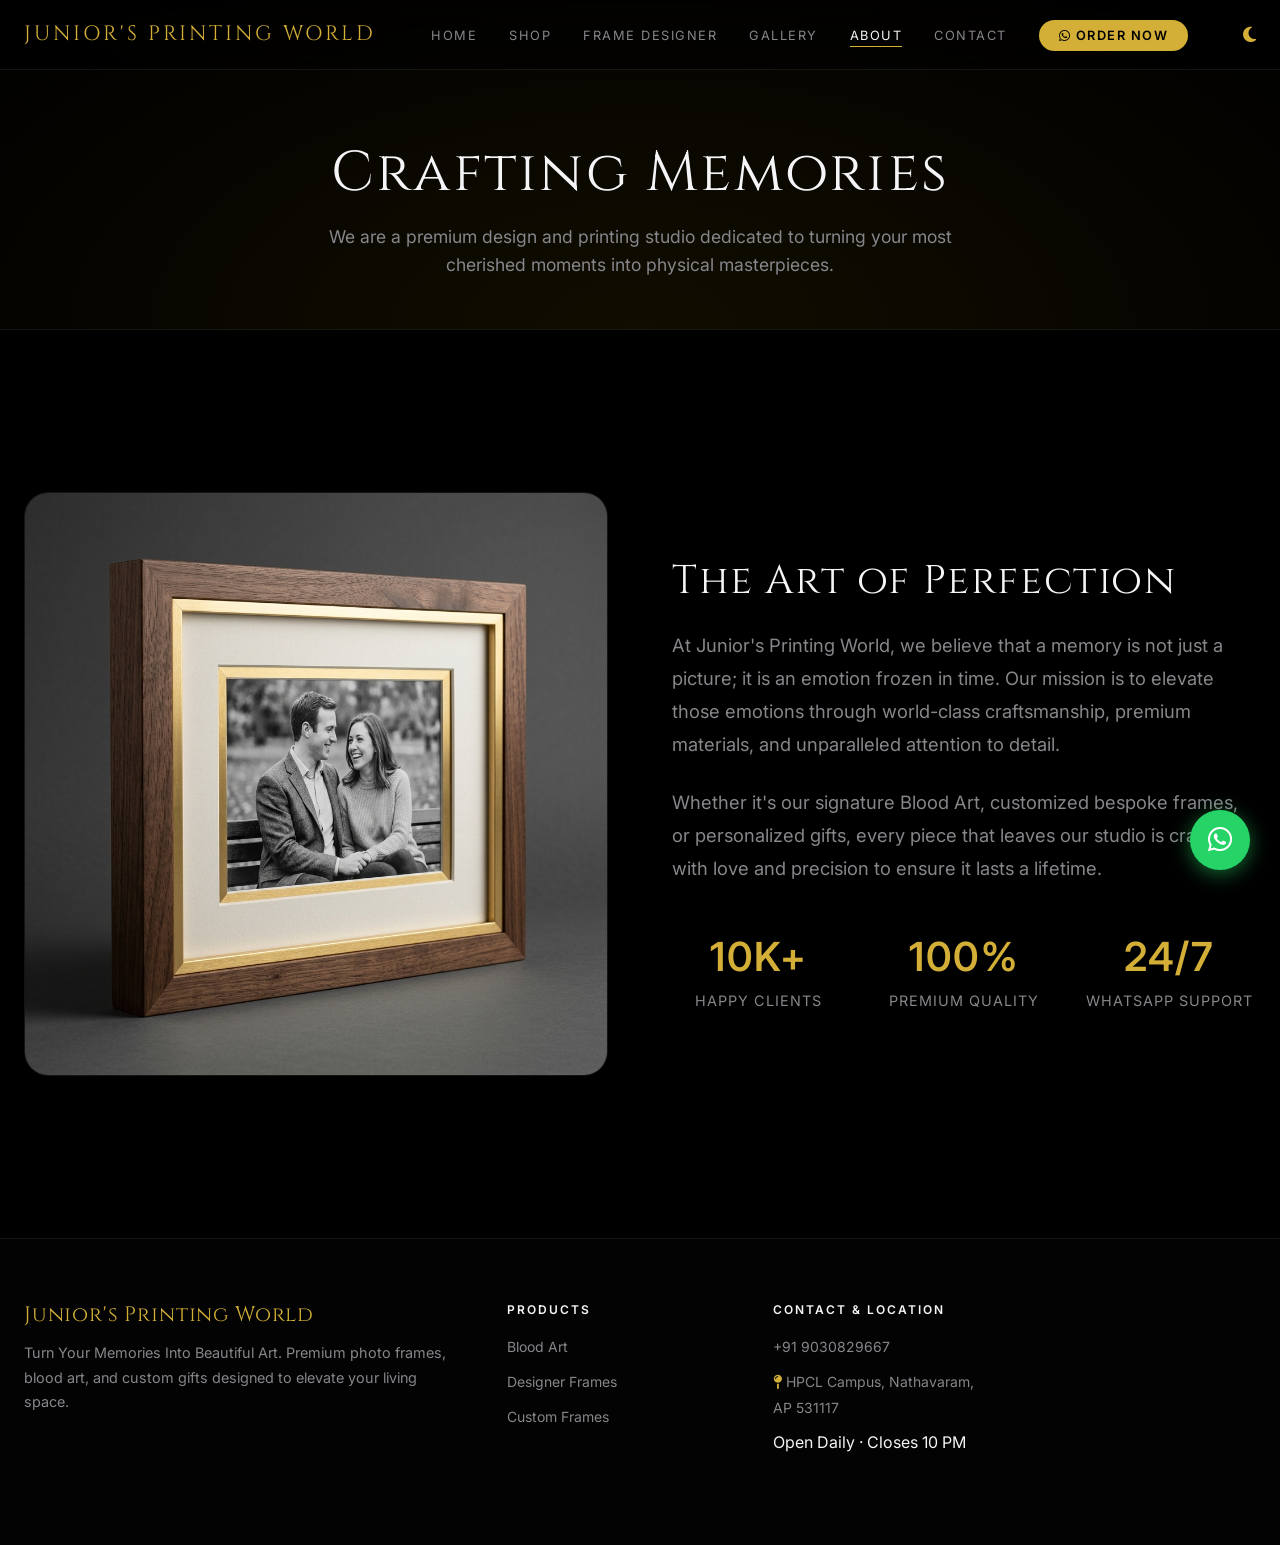
==== about.html @ 9b640a79 "initial commit: complete website project" ====
<!DOCTYPE html>
<html lang="en">
<head>
<meta charset="UTF-8">
<meta name="viewport" content="width=device-width, initial-scale=1.0">
<title>About Us | Junior's Printing World</title>
<link href="https://fonts.googleapis.com/css2?family=Cinzel:wght@400;600&family=Inter:wght@300;400;500;600&display=swap" rel="stylesheet">
<link rel="stylesheet" href="css/style.css">
<link rel="stylesheet" href="https://cdnjs.cloudflare.com/ajax/libs/font-awesome/6.5.0/css/all.min.css">
<style>
.about-hero{padding:140px 0 50px;text-align:center;background:radial-gradient(ellipse at bottom,#110d00,#000);border-bottom:1px solid var(--border)}
.about-grid{display:grid;grid-template-columns:1fr 1fr;gap:4rem;align-items:center;padding:50px 0}
@media(max-width:900px){.about-grid{grid-template-columns:1fr;gap:2rem}}
.about-image img{width:100%;border-radius:var(--r-lg);box-shadow:0 20px 50px rgba(0,0,0,0.5);border:1px solid var(--border)}
.stats-grid{display:grid;grid-template-columns:repeat(3,1fr);gap:2rem;margin-top:3rem;text-align:center}
.stat-item h3{font-size:2.5rem;color:var(--gold);margin-bottom:0.5rem;font-family:var(--sans);font-weight:600}
.stat-item p{color:var(--muted);text-transform:uppercase;letter-spacing:1px;font-size:0.9rem}
</style>
</head>
<body>

<nav class="navbar scrolled" id="nav">
<div class="container">
<a href="index.html" class="brand">Junior's Printing World</a>
<ul class="nav-links" id="navlinks">
<li><a href="index.html">Home</a></li>
<li><a href="shop.html">Shop</a></li>
<li><a href="designer.html">Frame Designer</a></li>
<li><a href="gallery.html">Gallery</a></li>
<li><a href="about.html" class="active">About</a></li>
<li><a href="contact.html">Contact</a></li>
<li><a href="https://wa.me/919030829667" class="nav-wa" target="_blank"><i class="fa-brands fa-whatsapp"></i> Order Now</a></li>
</ul>
<div style="display:flex;align-items:center;gap:1.5rem">
<div class="theme-toggle" id="themeToggle" style="cursor:pointer;font-size:1.1rem;color:var(--gold);display:inline-flex;align-items:center;justify-content:center;transition:transform var(--tf);z-index:9005"><i class="fa-solid fa-moon"></i></div>
<div class="hamburger" id="hbg"><span></span><span></span><span></span></div>
</div>
</div>
</nav>

<header class="about-hero reveal active">
<div class="container">
<h1 style="font-family:'Cinzel',serif;font-size:3.5rem;margin-bottom:1rem">Crafting Memories</h1>
<p class="text-muted" style="max-width:700px;margin:0 auto;font-size:1.1rem">We are a premium design and printing studio dedicated to turning your most cherished moments into physical masterpieces.</p>
</div>
</header>

<section class="section">
<div class="container">
<div class="about-grid">
<div class="about-image reveal active">
<img src="assets/custom_frame.png" alt="Our Craftsmanship">
</div>
<div class="reveal active" style="transition-delay:0.2s">
<h2 style="font-family:'Cinzel',serif;font-size:2.5rem;margin-bottom:1.5rem">The Art of Perfection</h2>
<p style="color:var(--muted);font-size:1.15rem;line-height:1.8;margin-bottom:1.5rem">
At Junior's Printing World, we believe that a memory is not just a picture; it is an emotion frozen in time. Our mission is to elevate those emotions through world-class craftsmanship, premium materials, and unparalleled attention to detail.
</p>
<p style="color:var(--muted);font-size:1.15rem;line-height:1.8">
Whether it's our signature Blood Art, customized bespoke frames, or personalized gifts, every piece that leaves our studio is crafted with love and precision to ensure it lasts a lifetime.
</p>

<div class="stats-grid">
<div class="stat-item">
<h3>10K+</h3>
<p>Happy Clients</p>
</div>
<div class="stat-item">
<h3>100%</h3>
<p>Premium Quality</p>
</div>
<div class="stat-item">
<h3>24/7</h3>
<p>WhatsApp Support</p>
</div>
</div>
</div>
</div>
</div>
</section>

<footer>
<div class="container">
<div class="footer-grid">
<div class="footer-brand">
<h3>Junior's Printing World</h3>
<p>Turn Your Memories Into Beautiful Art. Premium photo frames, blood art, and custom gifts designed to elevate your living space.</p>
</div>
<div class="footer-links">
<h4>Products</h4>
<ul>
<li><a href="shop.html">Blood Art</a></li>
<li><a href="shop.html">Designer Frames</a></li>
<li><a href="designer.html">Custom Frames</a></li>
</ul>
</div>
<div class="footer-links">
<h4>Contact &amp; Location</h4>
<ul>
<li><a href="tel:+919030829667">+91 9030829667</a></li>
<li><a href="https://maps.app.goo.gl/MVhEMSAQm2VDoeSB7" target="_blank"><i class="fa-solid fa-map-pin" style="color:var(--gold)"></i> HPCL Campus, Nathavaram, AP 531117</a></li>
<li>Open Daily · Closes 10 PM</li>
</ul>
</div>
</div>
</div>
</footer>

<a href="https://wa.me/919030829667" target="_blank" class="floating-wa"><i class="fa-brands fa-whatsapp"></i></a>
<div class="back-top" id="bt"><i class="fa-solid fa-arrow-up"></i></div>

<script src="js/main.js"></script>
</body>
</html>
---- css/style.css ----
:root{--gold:#D4AF37;--gold2:#F3E5AB;--glow:rgba(212,175,55,0.35);--bg:#000;--bg2:#0d0d0d;--bg3:#111;--text:#F5F5F7;--muted:#86868B;--border:rgba(255,255,255,0.08);--r-sm:8px;--r-md:16px;--r-lg:24px;--r-full:9999px;--tf:0.2s cubic-bezier(.25,.46,.45,.94);--tm:0.4s cubic-bezier(.25,.46,.45,.94);--ts:0.8s cubic-bezier(.25,.46,.45,.94);--sans:'Inter',-apple-system,sans-serif;--serif:'Cinzel','Playfair Display',serif;--w:1280px;--color-bg-secondary:var(--bg2);--color-border:var(--border);--color-text-muted:var(--muted);--color-accent:var(--gold);--color-text:var(--text);--radius-lg:var(--r-lg);--radius-md:var(--r-md);--radius-sm:var(--r-sm);--transition-fast:var(--tf);--transition-medium:var(--tm)}
*,*::before,*::after{box-sizing:border-box;margin:0;padding:0}
html{scroll-behavior:smooth;font-size:16px}
body{font-family:var(--sans);background:var(--bg);color:var(--text);line-height:1.6;-webkit-font-smoothing:antialiased;overflow-x:hidden}
h1,h2,h3,h4,h5,h6{font-family:var(--serif);font-weight:400;line-height:1.2;letter-spacing:.04em}
a{color:inherit;text-decoration:none;transition:color var(--tf)}
img{max-width:100%;display:block}
.container{max-width:var(--w);margin:0 auto;padding:0 1.5rem}
.section{padding:7rem 0}
.text-gold{color:var(--gold)}
.text-muted{color:var(--muted)}
.text-center{text-align:center}

/* BUTTONS */
.btn{display:inline-flex;align-items:center;justify-content:center;gap:.5rem;padding:14px 36px;border-radius:var(--r-full);font-family:var(--sans);font-size:.85rem;font-weight:500;letter-spacing:1.5px;text-transform:uppercase;cursor:pointer;transition:all var(--tm);border:1px solid transparent}
.btn-primary{background:var(--gold);color:#000;box-shadow:0 4px 24px var(--glow)}
.btn-primary:hover{background:var(--gold2);transform:translateY(-3px);box-shadow:0 8px 32px rgba(212,175,55,.6)}
.btn-outline{background:transparent;color:var(--text);border-color:rgba(255,255,255,.2)}
.btn-outline:hover{border-color:var(--gold);color:var(--gold);transform:translateY(-2px)}
.btn-wa{background:#25D366;color:#fff;border-color:#25D366;box-shadow:0 4px 20px rgba(37,211,102,.3)}
.btn-wa:hover{background:#1ebe5d;transform:translateY(-2px)}

/* NAVBAR */
.navbar{position:fixed;top:0;left:0;width:100%;padding:18px 0;z-index:9000;background:rgba(0,0,0,.5);backdrop-filter:blur(24px);-webkit-backdrop-filter:blur(24px);border-bottom:1px solid var(--border);transition:padding var(--tm),background var(--tm)}
.navbar.scrolled{padding:10px 0;background:rgba(0,0,0,.85)}
.navbar .container{display:flex;justify-content:space-between;align-items:center}
.brand{font-family:var(--serif);font-size:1.3rem;color:var(--gold);letter-spacing:3px;text-transform:uppercase}
.nav-links{display:flex;list-style:none;gap:2rem;align-items:center}
.nav-links a{font-size:.8rem;font-weight:400;letter-spacing:1.5px;text-transform:uppercase;color:var(--muted);position:relative;transition:color var(--tf)}
.nav-links a:hover,.nav-links a.active{color:var(--text)}
.nav-links a::after{content:'';position:absolute;bottom:-4px;left:0;width:0;height:1px;background:var(--gold);transition:width var(--tf)}
.nav-links a:hover::after,.nav-links a.active::after{width:100%}
.nav-wa{background:var(--gold);color:#000!important;padding:8px 20px;border-radius:var(--r-full);font-weight:600!important}
.nav-wa::after{display:none!important}
.hamburger{display:none;flex-direction:column;gap:5px;cursor:pointer;padding:5px}
.hamburger span{width:24px;height:2px;background:var(--text);transition:all var(--tm);display:block}

/* PRODUCT CARDS */
.product-grid{display:grid;grid-template-columns:repeat(auto-fit,minmax(280px,1fr));gap:1.5rem;margin-top:3rem}
.product-card{background:var(--bg3);border-radius:var(--r-lg);overflow:hidden;border:1px solid var(--border);transition:transform var(--tm),box-shadow var(--tm),border-color var(--tm);cursor:pointer;position:relative}
.product-card:hover{transform:translateY(-12px) scale(1.02);box-shadow:0 24px 60px rgba(0,0,0,.7),0 0 30px var(--glow);border-color:rgba(212,175,55,.4)}
.badge-new{position:absolute;top:14px;right:14px;background:var(--gold);color:#000;font-size:.65rem;font-weight:700;letter-spacing:1px;text-transform:uppercase;padding:4px 10px;border-radius:var(--r-full);z-index:2}
.badge-hot{position:absolute;top:14px;right:14px;background:#e53e3e;color:#fff;font-size:.65rem;font-weight:700;letter-spacing:1px;text-transform:uppercase;padding:4px 10px;border-radius:var(--r-full);z-index:2}
.product-img-wrapper{position:relative;padding-top:85%;overflow:hidden}
.product-img-wrapper img{position:absolute;top:0;left:0;width:100%;height:100%;object-fit:cover;transition:transform var(--ts)}
.product-card:hover .product-img-wrapper img{transform:scale(1.1)}
.product-info{padding:1.2rem 1.4rem 1.4rem}
.product-category{font-size:.7rem;text-transform:uppercase;letter-spacing:2px;color:var(--gold);margin-bottom:.4rem;display:block}
.product-title{font-size:1rem;font-family:var(--sans);font-weight:500;margin-bottom:.4rem;color:var(--text)}
.product-price{font-size:1rem;color:var(--muted)}
.product-price strong{color:var(--gold);font-size:1.1rem}

/* FLOATING BUTTONS */
.floating-wa{position:fixed;bottom:30px;right:30px;width:60px;height:60px;background:#25D366;color:#fff;border-radius:50%;display:flex;align-items:center;justify-content:center;font-size:28px;box-shadow:0 4px 20px rgba(37,211,102,.5);z-index:8999;transition:transform var(--tf),box-shadow var(--tf)}
.floating-wa:hover{transform:scale(1.15);box-shadow:0 8px 30px rgba(37,211,102,.7)}
.back-top{position:fixed;bottom:30px;left:30px;width:44px;height:44px;background:rgba(212,175,55,.1);border:1px solid rgba(212,175,55,.4);color:var(--gold);border-radius:50%;display:none;align-items:center;justify-content:center;font-size:16px;z-index:8999;cursor:pointer;transition:all var(--tf)}
.back-top.show{display:flex}
.back-top:hover{background:var(--gold);color:#000}

/* SECTION HEADERS */
.sec-head{text-align:center;margin-bottom:3rem}
.sec-eyebrow{font-size:.75rem;text-transform:uppercase;letter-spacing:5px;color:var(--gold);display:block;margin-bottom:.8rem}
.sec-title{font-size:2.8rem;background:linear-gradient(135deg,#fff 30%,var(--gold) 100%);-webkit-background-clip:text;-webkit-text-fill-color:transparent;margin-bottom:.8rem}
.sec-desc{color:var(--muted);font-size:1rem;max-width:600px;margin:0 auto}

/* REVEAL */
.reveal{opacity:0;transform:translateY(40px);transition:all 1s cubic-bezier(.25,.46,.45,.94)}
.reveal.from-left{transform:translateX(-60px)}
.reveal.from-right{transform:translateX(60px)}
.reveal.scale-up{transform:scale(.92)}
.reveal.active{opacity:1;transform:translate(0) scale(1)}

/* FOOTER */
footer{background:#030303;border-top:1px solid var(--border);padding:4rem 0 2rem}
.footer-grid{display:grid;grid-template-columns:2fr 1fr 1fr 1fr;gap:3rem;margin-bottom:3rem}
.footer-brand h3{font-size:1.3rem;color:var(--gold);margin-bottom:.8rem}
.footer-brand p{color:var(--muted);font-size:.9rem;line-height:1.7}
.footer-social{display:flex;gap:1rem;margin-top:1.2rem}
.footer-social a{width:36px;height:36px;border-radius:50%;border:1px solid var(--border);display:flex;align-items:center;justify-content:center;color:var(--muted);font-size:.9rem;transition:all var(--tf)}
.footer-social a:hover{border-color:var(--gold);color:var(--gold)}
.footer-links h4{font-family:var(--sans);font-size:.75rem;font-weight:600;letter-spacing:2px;text-transform:uppercase;color:var(--text);margin-bottom:1rem}
.footer-links ul{list-style:none}
.footer-links li{margin-bottom:.6rem}
.footer-links a{color:var(--muted);font-size:.875rem;transition:color var(--tf)}
.footer-links a:hover{color:var(--gold)}
.footer-bottom{text-align:center;color:var(--muted);font-size:.8rem;padding-top:2rem;border-top:1px solid var(--border);display:flex;justify-content:space-between;align-items:center;flex-wrap:wrap;gap:1rem}

/* RESPONSIVE */
@media(max-width:1024px){.footer-grid{grid-template-columns:1fr 1fr}}
@media(max-width:768px){.nav-links{display:none;position:fixed;top:0;right:0;width:280px;height:100vh;background:rgba(0,0,0,.97);flex-direction:column;justify-content:center;padding:2rem;gap:1.5rem;z-index:9001;transform:translateX(100%);transition:transform var(--tm)}.nav-links.open{display:flex;transform:translateX(0)}.hamburger{display:flex}.footer-grid{grid-template-columns:1fr}.sec-title{font-size:2rem}.footer-bottom{flex-direction:column;text-align:center}}

/* CHAT AGENT */
.chat-agent-btn{position:fixed;bottom:100px;right:30px;width:60px;height:60px;background:var(--gold);color:#000;border-radius:50%;display:flex;align-items:center;justify-content:center;font-size:24px;box-shadow:0 4px 24px var(--glow);z-index:8999;cursor:pointer;transition:transform var(--tf),box-shadow var(--tf)}
.chat-agent-btn:hover{transform:scale(1.1) rotate(5deg);box-shadow:0 8px 32px var(--glow)}
.chat-agent-btn .notification-dot{position:absolute;top:2px;right:2px;width:12px;height:12px;background:#e53e3e;border-radius:50%;border:2px solid #000;animation:pulseRed 1.5s infinite}
@keyframes pulseRed{0%,100%{transform:scale(1)}50%{transform:scale(1.2)}}

.chat-agent-box{position:fixed;bottom:180px;right:30px;width:340px;background:var(--bg2);border:1px solid var(--border);border-radius:16px;box-shadow:0 15px 40px rgba(0,0,0,.7),0 0 20px var(--glow);z-index:9000;display:none;flex-direction:column;overflow:hidden;animation:slideInUp .3s cubic-bezier(.25,.46,.45,.94) forwards}
@keyframes slideInUp{from{transform:translateY(20px);opacity:0}to{transform:translateY(0);opacity:1}}
.chat-agent-header{background:#080808;border-bottom:1px solid var(--border);padding:15px;display:flex;justify-content:space-between;align-items:center}
.chat-agent-profile{display:flex;align-items:center;gap:10px}
.chat-agent-avatar{width:38px;height:38px;border-radius:50%;background:var(--gold);color:#000;display:flex;align-items:center;justify-content:center;font-family:var(--serif);font-weight:600;font-size:1.1rem}
.chat-agent-status{font-size:.7rem;color:#25d366;display:flex;align-items:center;gap:4px;margin-top:2px}
.chat-agent-status::before{content:'';display:inline-block;width:6px;height:6px;background:#25d366;border-radius:50%}
.chat-agent-close{background:none;border:none;color:var(--muted);font-size:1.2rem;cursor:pointer;transition:color var(--tf)}
.chat-agent-close:hover{color:#fff}

.chat-agent-messages{padding:20px;height:240px;overflow-y:auto;display:flex;flex-direction:column;gap:12px;background:#050505}
.chat-bubble{padding:12px 16px;border-radius:12px;font-size:.82rem;line-height:1.5;max-width:85%}
.chat-bubble.bot{background:rgba(255,255,255,.04);color:#fff;border-bottom-left-radius:2px;align-self:flex-start}
.chat-bubble.user{background:var(--gold);color:#000;border-bottom-right-radius:2px;align-self:flex-end}

.typing-indicator{display:flex;gap:4px;padding:12px 16px;align-self:flex-start;background:rgba(255,255,255,.04);border-radius:12px;border-bottom-left-radius:2px}
.typing-indicator span{width:6px;height:6px;background:var(--muted);border-radius:50%;animation:bounceDot .8s infinite alternate}
.typing-indicator span:nth-child(2){animation-delay:.2s}
.typing-indicator span:nth-child(3){animation-delay:.4s}
@keyframes bounceDot{from{transform:translateY(0)}to{transform:translateY(-6px)}}

.chat-agent-input-area{display:flex;border-top:1px solid var(--border);background:#0a0a0a;padding:10px}
.chat-agent-input{flex:1;background:transparent;border:none;outline:none;color:#fff;font-family:var(--sans);font-size:.85rem;padding:6px 10px}
.chat-agent-send{background:none;border:none;color:var(--gold);cursor:pointer;padding:6px 12px;font-size:1rem;transition:transform var(--tf)}
.chat-agent-send:hover{transform:scale(1.15)}

.chat-agent-actions{padding:12px;background:#080808;border-top:1px solid var(--border);display:flex;flex-direction:column;gap:8px}
.chat-action-btn{width:100%;padding:10px;background:#050505;border:1px solid var(--border);border-radius:8px;color:#fff;font-family:var(--sans);font-size:.8rem;text-align:left;cursor:pointer;transition:all var(--tf);display:flex;align-items:center;gap:8px}
.chat-action-btn:hover{border-color:var(--gold);background:rgba(212,175,55,.05);color:var(--gold);transform:translateX(5px)}

/* LIGHT MODE (DAY MOOD) SYSTEM */
body.light-mode {
  --bg: #f5f5f7;
  --bg2: #ffffff;
  --bg3: #ececec;
  --text: #1d1d1f;
  --muted: #6e6e73;
  --border: rgba(0, 0, 0, 0.08);
  --glow: rgba(212, 175, 55, 0.15);
  --color-bg-secondary: #ffffff;
  --color-border: rgba(0, 0, 0, 0.08);
  --color-text-muted: #6e6e73;
  --color-accent: var(--gold);
  --color-text: #1d1d1f;
}
body.light-mode .navbar {
  background: rgba(255, 255, 255, 0.7) !important;
  border-bottom: 1px solid rgba(0, 0, 0, 0.06);
}
body.light-mode .navbar.scrolled {
  background: rgba(255, 255, 255, 0.92) !important;
}
body.light-mode .navbar .brand {
  color: #1d1d1f;
}
body.light-mode .navbar .brand::after {
  background: var(--gold);
}
body.light-mode .sec-title {
  background: linear-gradient(135deg, #1d1d1f 30%, var(--gold) 100%) !important;
  -webkit-background-clip: text !important;
  -webkit-text-fill-color: transparent !important;
}
body.light-mode footer {
  background: #e5e5e7 !important;
}
body.light-mode .footer-bottom {
  border-top-color: rgba(0, 0, 0, 0.06);
  color: var(--muted);
}
body.light-mode .btn-outline {
  color: #1d1d1f;
  border-color: rgba(0, 0, 0, 0.15);
}
body.light-mode .btn-outline:hover {
  color: var(--gold);
  border-color: var(--gold);
}
body.light-mode .chat-agent-box {
  background: #ffffff;
  border-color: rgba(0, 0, 0, 0.08);
}
body.light-mode .chat-agent-header {
  background: #f5f5f7;
}
body.light-mode .chat-agent-header h3 {
  color: #1d1d1f !important;
}
body.light-mode .chat-agent-messages {
  background: #fafafa;
}
body.light-mode .chat-bubble.bot {
  background: #ffffff;
  color: #1d1d1f;
  border: 1px solid rgba(0, 0, 0, 0.05);
}
body.light-mode .chat-agent-input-area {
  background: #f5f5f7;
  border-top: 1px solid rgba(0, 0, 0, 0.06);
}
body.light-mode .chat-agent-input {
  color: #1d1d1f;
}
body.light-mode .chat-agent-actions {
  background: #f5f5f7;
  border-top: 1px solid rgba(0, 0, 0, 0.06);
}
body.light-mode .chat-action-btn {
  background: #ffffff;
  color: #1d1d1f;
  border-color: rgba(0, 0, 0, 0.06);
}
body.light-mode .typing-indicator {
  background: #ffffff;
  border: 1px solid rgba(0, 0, 0, 0.05);
}
body.light-mode .glass-panel {
  background: rgba(255, 255, 255, 0.7);
  border-color: rgba(0, 0, 0, 0.06);
}
body.light-mode .location-section {
  background: #ffffff;
}
body.light-mode #hero3d {
  background: var(--bg) !important;
}
body.light-mode .fr-card {
  background: var(--bg2) !important;
  border-color: rgba(0,0,0,0.08) !important;
  box-shadow: 0 10px 30px rgba(0,0,0,0.05) !important;
}
body.light-mode .fr-name {
  color: var(--text) !important;
}
body.light-mode #ticker {
  background: linear-gradient(90deg, rgba(245,245,247,0), rgba(255,255,255,0.95) 10%, rgba(255,255,255,0.95) 90%, rgba(245,245,247,0)) !important;
}
body.light-mode .tk-body {
  color: var(--text) !important;
}
body.light-mode #stats {
  background: var(--bg2) !important;
  border-top-color: rgba(0,0,0,0.05) !important;
  border-bottom-color: rgba(0,0,0,0.05) !important;
}
body.light-mode .stat-cell {
  border-right-color: rgba(0,0,0,0.05) !important;
}
body.light-mode .marquee-wrap {
  background: #eaeaea !important;
  border-top-color: rgba(0,0,0,0.05) !important;
  border-bottom-color: rgba(0,0,0,0.05) !important;
}
body.light-mode .review-card {
  background: var(--bg2) !important;
  border-color: rgba(0,0,0,0.05) !important;
  box-shadow: 0 10px 30px rgba(0,0,0,0.05) !important;
}
body.light-mode .review-text {
  color: var(--text) !important;
}
body.light-mode #cta-band {
  background: linear-gradient(135deg, #f5e6cc, #fff3e0, #f5e6cc) !important;
  border-color: rgba(212,175,55,0.3) !important;
}
body.light-mode #cta-band h2 {
  background: none !important;
  -webkit-text-fill-color: initial !important;
  color: #1d1d1f !important;
}
body.light-mode #cta-band p {
  color: #1d1d1f !important;
}
body.light-mode .feat-grid {
  border-color: rgba(0,0,0,0.05) !important;
}
body.light-mode .feat-box {
  border-right-color: rgba(0,0,0,0.05) !important;
  border-bottom-color: rgba(0,0,0,0.05) !important;
}
body.light-mode .product-card {
  background: var(--bg2) !important;
}
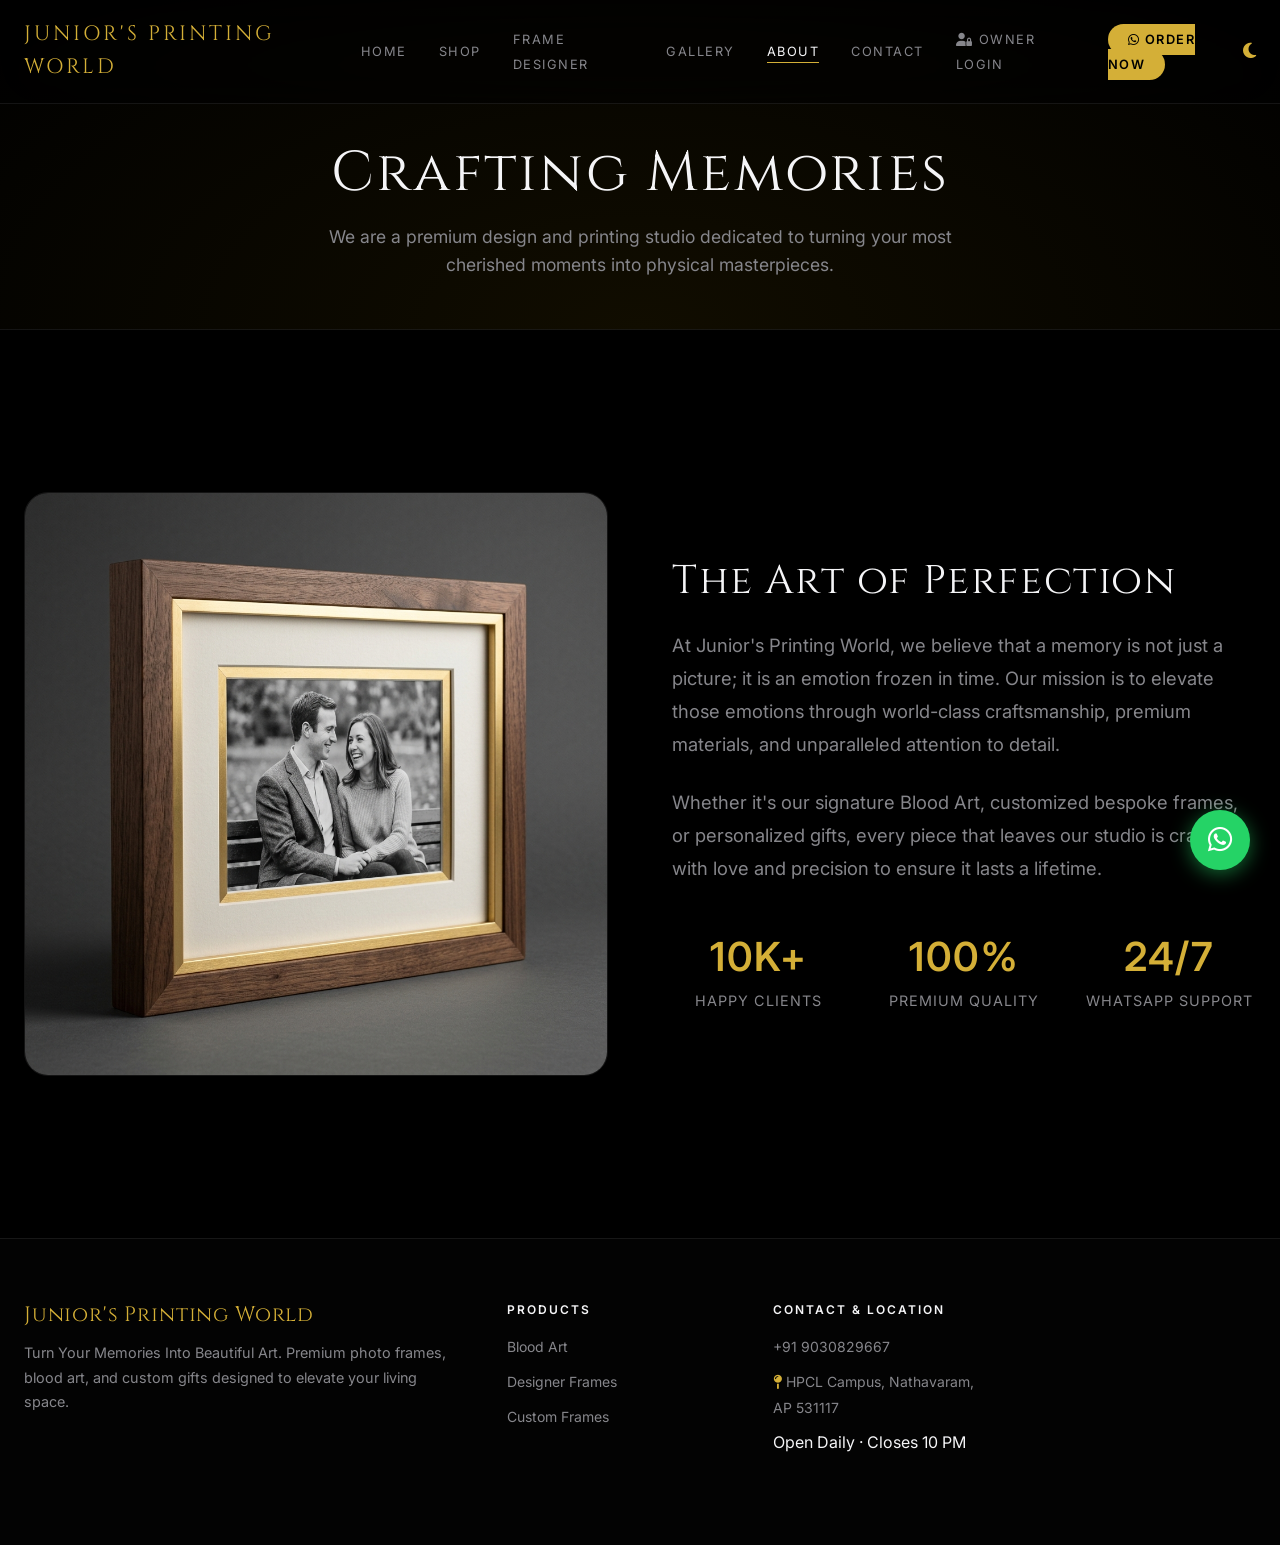
==== commit 22af515b: "Update admin passcode to 'kumar' and add Owner Login link to all navigation bars" ====
--- a/about.html
+++ b/about.html
@@ -29,6 +29,7 @@
 <li><a href="gallery.html">Gallery</a></li>
 <li><a href="about.html" class="active">About</a></li>
 <li><a href="contact.html">Contact</a></li>
+<li><a href="admin.html"><i class="fa-solid fa-user-lock"></i> Owner Login</a></li>
 <li><a href="https://wa.me/919030829667" class="nav-wa" target="_blank"><i class="fa-brands fa-whatsapp"></i> Order Now</a></li>
 </ul>
 <div style="display:flex;align-items:center;gap:1.5rem">
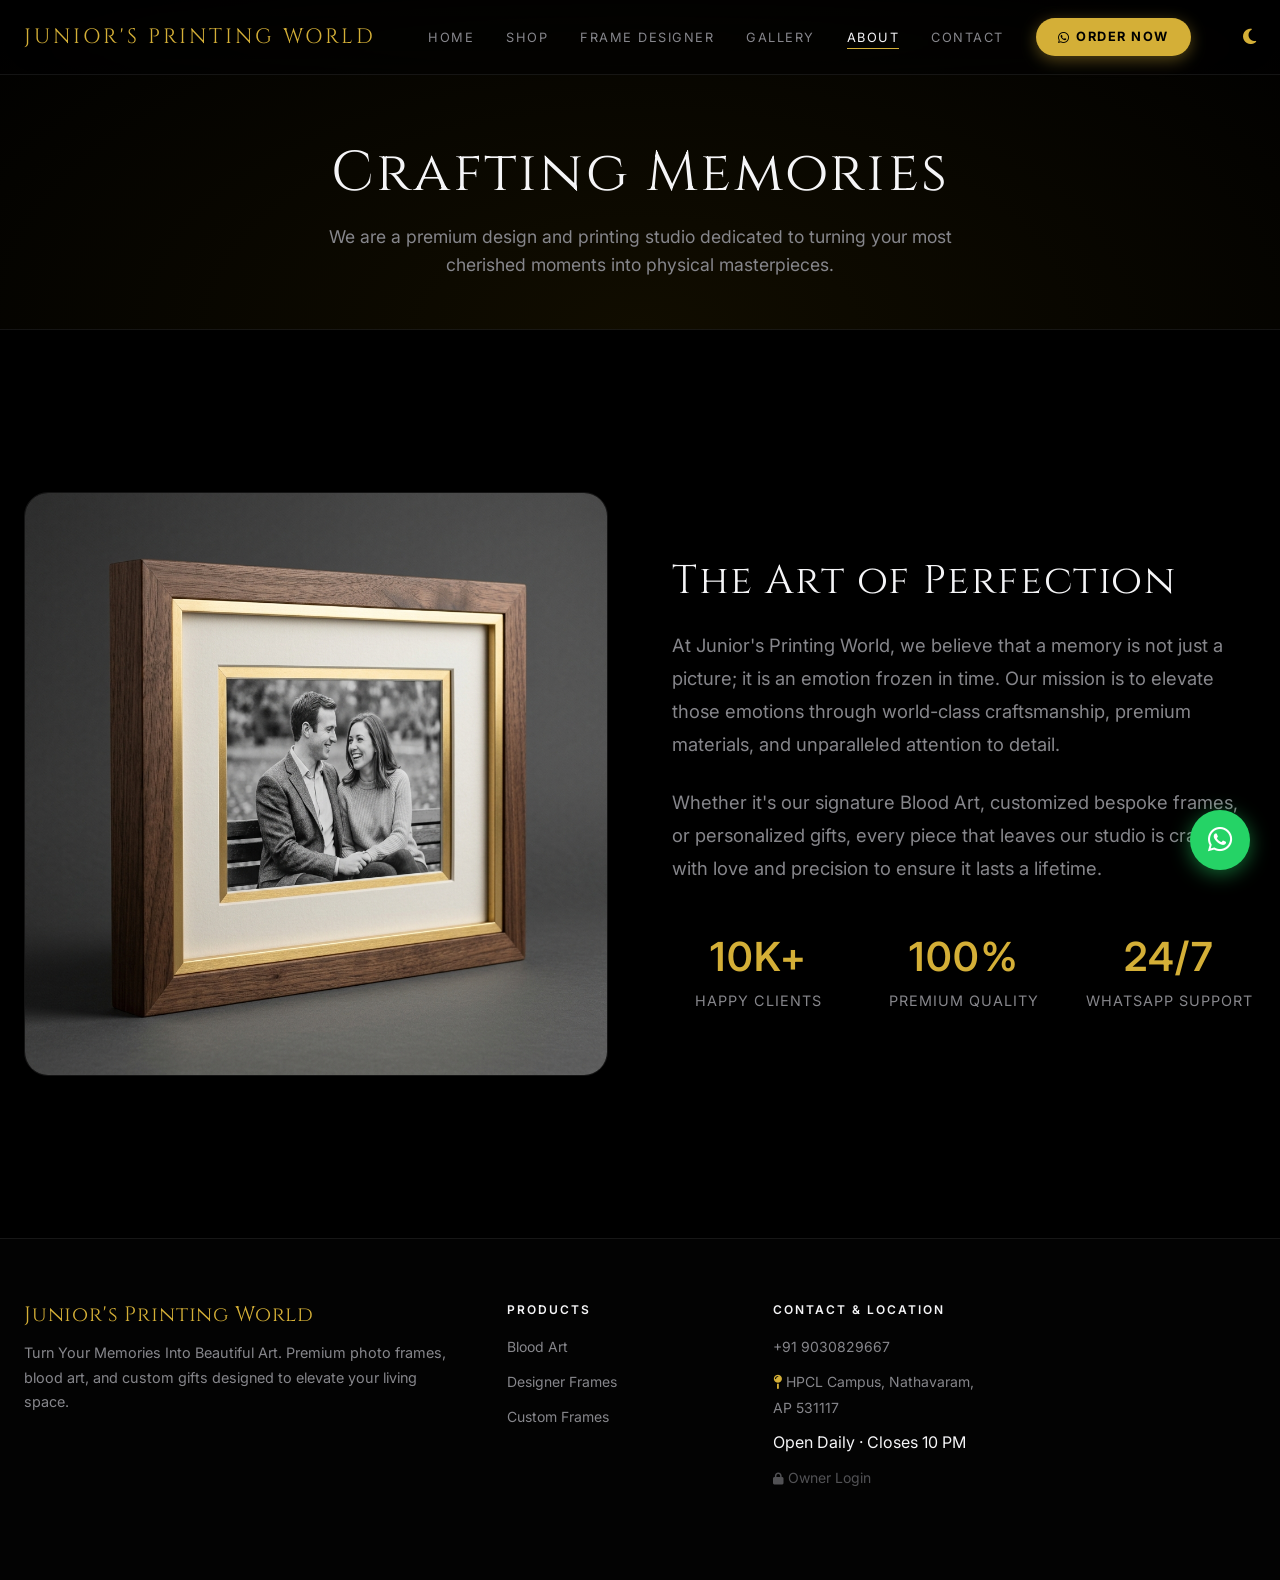
==== commit 3a4b21c9: "Optimize header navbar by removing Owner Login to footer and improving Order Now button design" ====
--- a/about.html
+++ b/about.html
@@ -29,7 +29,6 @@
 <li><a href="gallery.html">Gallery</a></li>
 <li><a href="about.html" class="active">About</a></li>
 <li><a href="contact.html">Contact</a></li>
-<li><a href="admin.html"><i class="fa-solid fa-user-lock"></i> Owner Login</a></li>
 <li><a href="https://wa.me/919030829667" class="nav-wa" target="_blank"><i class="fa-brands fa-whatsapp"></i> Order Now</a></li>
 </ul>
 <div style="display:flex;align-items:center;gap:1.5rem">
@@ -101,6 +100,7 @@
 <li><a href="tel:+919030829667">+91 9030829667</a></li>
 <li><a href="https://maps.app.goo.gl/MVhEMSAQm2VDoeSB7" target="_blank"><i class="fa-solid fa-map-pin" style="color:var(--gold)"></i> HPCL Campus, Nathavaram, AP 531117</a></li>
 <li>Open Daily · Closes 10 PM</li>
+<li><a href="admin.html" style="opacity: 0.6;"><i class="fa-solid fa-lock" style="font-size:0.75rem"></i> Owner Login</a></li>
 </ul>
 </div>
 </div>
--- a/css/style.css
+++ b/css/style.css
@@ -30,7 +30,8 @@
 .nav-links a:hover,.nav-links a.active{color:var(--text)}
 .nav-links a::after{content:'';position:absolute;bottom:-4px;left:0;width:0;height:1px;background:var(--gold);transition:width var(--tf)}
 .nav-links a:hover::after,.nav-links a.active::after{width:100%}
-.nav-wa{background:var(--gold);color:#000!important;padding:8px 20px;border-radius:var(--r-full);font-weight:600!important}
+.nav-wa{background:var(--gold);color:#000!important;padding:9px 22px;border-radius:var(--r-full);font-weight:700!important;font-size:.8rem!important;display:inline-flex;align-items:center;gap:6px;box-shadow:0 4px 16px rgba(212,175,55,.4);white-space:nowrap;letter-spacing:.5px;transition:all var(--tm)!important}
+.nav-wa:hover{background:var(--gold2)!important;transform:translateY(-2px)!important;box-shadow:0 8px 24px rgba(212,175,55,.6)!important;color:#000!important}
 .nav-wa::after{display:none!important}
 .hamburger{display:none;flex-direction:column;gap:5px;cursor:pointer;padding:5px}
 .hamburger span{width:24px;height:2px;background:var(--text);transition:all var(--tm);display:block}
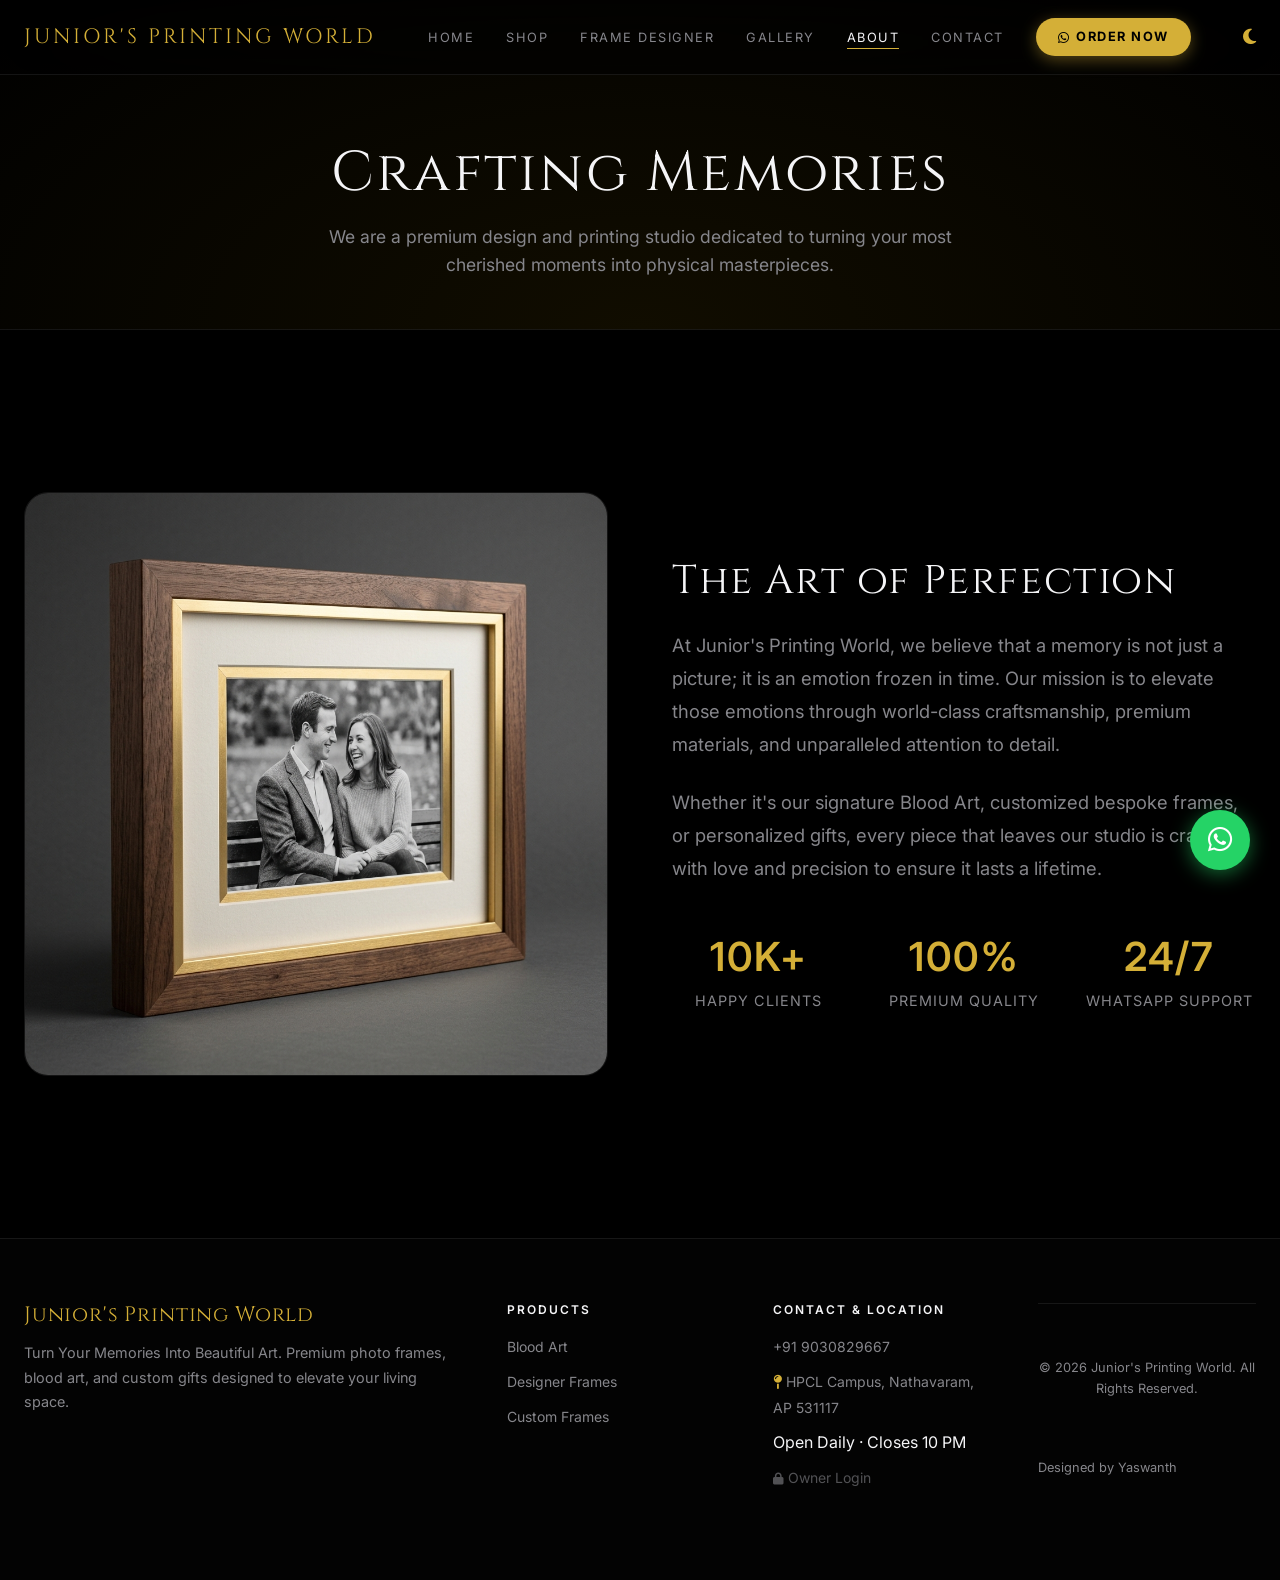
==== commit 19634182: "Update footer attribution to Designed by Yaswanth across pages" ====
--- a/about.html
+++ b/about.html
@@ -103,6 +103,9 @@
 <li><a href="admin.html" style="opacity: 0.6;"><i class="fa-solid fa-lock" style="font-size:0.75rem"></i> Owner Login</a></li>
 </ul>
 </div>
+<div class="footer-bottom">
+<span>&copy; 2026 Junior's Printing World. All Rights Reserved.</span>
+<span>Designed by Yaswanth</span>
 </div>
 </div>
 </footer>
